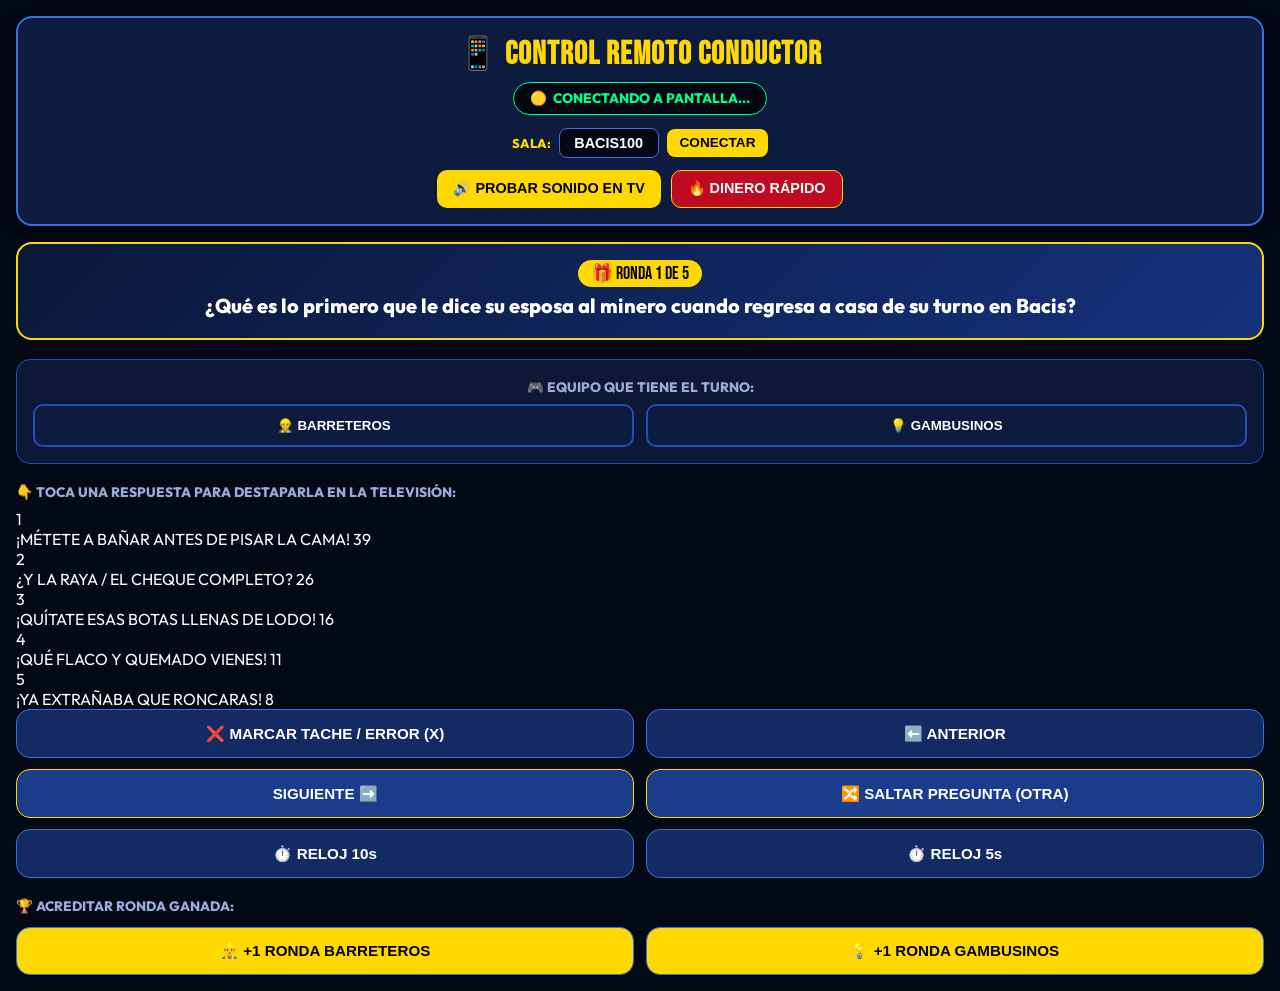
==== conductor.html @ ad6fe96d "dsdfsdf" ====
<!DOCTYPE html>
<html lang="es">
<head>
    <meta charset="UTF-8">
    <meta name="viewport" content="width=device-width, initial-scale=1.0, maximum-scale=1.0, user-scalable=no">
    <title>CONTROL REMOTO CONDUCTOR - 100 MINEROS DIJERON</title>
    <link rel="stylesheet" href="style.css">
    <style>
        body {
            background: #040916;
            color: #fff;
            padding: 1rem;
            font-family: 'Outfit', sans-serif;
        }
        .remote-header {
            background: #0d1b3e;
            border: 2px solid #3c6fe6;
            border-radius: 16px;
            padding: 1rem;
            text-align: center;
            margin-bottom: 1rem;
            box-shadow: 0 4px 15px rgba(0,0,0,0.6);
        }
        .remote-status {
            display: inline-flex;
            align-items: center;
            gap: 0.4rem;
            background: #030712;
            border: 1px solid #00ff88;
            color: #00ff88;
            padding: 0.4rem 1rem;
            border-radius: 999px;
            font-size: 0.85rem;
            font-weight: 800;
            margin-top: 0.5rem;
        }
        .room-config-panel {
            margin-top: 0.8rem;
            display: flex;
            justify-content: center;
            align-items: center;
            gap: 0.5rem;
        }
        .room-input {
            background: #040814;
            border: 1px solid #3c6fe6;
            color: #fff;
            padding: 0.4rem 0.8rem;
            border-radius: 8px;
            font-weight: 800;
            font-size: 0.9rem;
            width: 100px;
            text-align: center;
            text-transform: uppercase;
        }
        .btn-room-save {
            background: #ffd800;
            color: #000;
            border: none;
            padding: 0.4rem 0.8rem;
            border-radius: 8px;
            font-weight: 900;
            cursor: pointer;
            font-size: 0.85rem;
        }
        .q-display {
            background: linear-gradient(135deg, #091738 0%, #15327c 100%);
            border: 2px solid #ffd800;
            border-radius: 16px;
            padding: 1.2rem;
            margin-bottom: 1.2rem;
            text-align: center;
        }
        .q-text {
            font-size: 1.25rem;
            font-weight: 800;
            color: #fff;
            line-height: 1.35;
            margin-top: 0.5rem;
        }
        .remote-actions {
            display: grid;
            grid-template-columns: 1fr 1fr;
            gap: 0.7rem;
            margin-bottom: 1.2rem;
        }
        .btn-remote {
            padding: 0.9rem;
            border-radius: 14px;
            font-weight: 800;
            font-size: 0.95rem;
            border: 1px solid #3c6fe6;
            background: #142a63;
            color: #fff;
            cursor: pointer;
            display: flex;
            align-items: center;
            justify-content: center;
            gap: 0.5rem;
            text-align: center;
        }
        .btn-remote:active { transform: scale(0.96); }
        
        /* Estilos Dinero Rápido */
        .fast-question-card {
            background: #0d1b3e;
            border: 2px solid #3c6fe6;
            border-radius: 16px;
            padding: 1rem;
            margin-bottom: 1.2rem;
        }
        .fast-inputs-grid {
            display: grid;
            grid-template-columns: 1fr 1fr;
            gap: 0.8rem;
            margin-top: 0.8rem;
        }
        .player-col {
            background: rgba(4, 8, 20, 0.6);
            border: 1px solid #234eb6;
            border-radius: 12px;
            padding: 0.7rem;
        }
        .fast-btn-select {
            background: #15327c;
            border: 1px solid #3c6fe6;
            color: #fff;
            padding: 0.35rem 0.6rem;
            border-radius: 8px;
            font-size: 0.78rem;
            font-weight: 700;
            cursor: pointer;
            margin: 0.2rem;
            display: inline-block;
        }
        .fast-btn-select.selected {
            background: #ffd800;
            color: #000;
            border-color: #ffd800;
        }
    </style>
</head>
<body>

    <div class="remote-header">
        <h2 style="font-family: 'Bebas Neue', sans-serif; font-size: 2rem; color: #ffd800; letter-spacing: 1px;">
            📱 CONTROL REMOTO CONDUCTOR
        </h2>
        <div class="remote-status" id="connectionStatus">
            <span>🟡</span> CONECTANDO A PANTALLA...
        </div>
        
        <div class="room-config-panel">
            <label for="roomCodeInput" style="font-size: 0.8rem; font-weight: 800; color: #ffd800;">SALA:</label>
            <input type="text" id="roomCodeInput" class="room-input" value="BACIS100">
            <button id="btnSaveRoomCode" class="btn-room-save">CONECTAR</button>
        </div>

        <div style="display:flex; justify-content:center; gap:0.6rem; margin-top:0.7rem;">
            <button id="btnTestSoundRemote" style="background:#ffd800; color:#000; border:none; border-radius:10px; padding:0.6rem 1rem; font-size:0.9rem; font-weight:900; cursor:pointer;">
                🔊 PROBAR SONIDO EN TV
            </button>
            <button id="btnToggleFastMoneyRemote" style="background:#be0b21; border:1px solid #ffd800; color:#fff; border-radius:10px; padding:0.6rem 1rem; font-size:0.9rem; font-weight:800; cursor:pointer;">
                🔥 DINERO RÁPIDO
            </button>
        </div>
    </div>

    <!-- ==========================================
       VISTA 1: JUEGO NORMAL DE TABLERO
       ========================================== -->
    <div id="normalGameRemoteView">
        <div class="q-display">
            <span id="remoteRoundBadge" style="background:#ffd800; color:#000; font-family:'Bebas Neue'; font-size:1.1rem; padding:0.2rem 0.8rem; border-radius:999px;">
                🎁 RONDA 1 DE 5
            </span>
            <div id="remoteQuestionText" class="q-text">Sincronizando pregunta...</div>
        </div>

        <div style="background:#0c1836; border:1px solid #234eb6; border-radius:14px; padding:1rem; margin-bottom:1.2rem; text-align:center;">
            <span style="font-size: 0.85rem; color: #9baad8; font-weight: 800; text-transform: uppercase;">
                🎮 EQUIPO QUE TIENE EL TURNO:
            </span>
            <div style="display:grid; grid-template-columns: 1fr 1fr; gap:0.7rem; margin-top:0.5rem;">
                <button id="btnTurnT1" style="padding:0.75rem; border-radius:10px; border:2px solid #234eb6; background:#0d1b3e; color:#fff; font-weight:800; cursor:pointer;">👷‍♂️ BARRETEROS</button>
                <button id="btnTurnT2" style="padding:0.75rem; border-radius:10px; border:2px solid #234eb6; background:#0d1b3e; color:#fff; font-weight:800; cursor:pointer;">💡 GAMBUSINOS</button>
            </div>
        </div>

        <div id="stealWarningPanel" style="display: none; background:#be0b21; color:#fff; border:2px solid #ff4e62; border-radius:12px; padding:0.8rem; text-align:center; font-weight:900; font-size:1rem; margin-bottom:1.2rem;">
            🚨 ¡3 STRIKES! OPORTUNIDAD DE ROBO
        </div>

        <div style="font-size: 0.85rem; color: #9baad8; font-weight: 800; margin-bottom: 0.5rem; text-transform: uppercase;">
            👇 Toca una respuesta para destaparla en la televisión:
        </div>
        <div id="remoteAnswersGrid" class="answers-remote-grid"></div>

        <div class="remote-actions">
            <button id="remBtnStrike" class="btn-remote btn-strike-remote">
                ❌ MARCAR TACHE / ERROR (X)
            </button>
            <button id="remBtnPrev" class="btn-remote">
                ⬅️ ANTERIOR
            </button>
            <button id="remBtnNext" class="btn-remote" style="background:#1b3b8b; border-color:#ffd800;">
                SIGUIENTE ➡️
            </button>
            <button id="btnForceSync" class="btn-remote" style="background:#1b3b8b; border-color:#ffd800;">
                🔀 SALTAR PREGUNTA (OTRA)
            </button>
            <button id="remBtnTimer10" class="btn-remote">
                ⏱️ RELOJ 10s
            </button>
            <button id="remBtnTimer5" class="btn-remote">
                ⏱️ RELOJ 5s
            </button>
        </div>

        <div class="round-award-section">
            <div style="font-size:0.85rem; color:#9baad8; font-weight:800; margin-bottom:0.7rem; text-transform:uppercase;">
                🏆 Acreditar Ronda Ganada:
            </div>
            <div style="display:grid; grid-template-columns: 1fr 1fr; gap:0.7rem;">
                <button id="remAwardT1" class="btn-remote" style="background:#ffd800; color:#000; font-weight:900;">
                    👷‍♂️ +1 RONDA BARRETEROS
                </button>
                <button id="remAwardT2" class="btn-remote" style="background:#ffd800; color:#000; font-weight:900;">
                    💡 +1 RONDA GAMBUSINOS
                </button>
            </div>
        </div>
    </div>

    <!-- ==========================================
       VISTA 2: CONTROLES DINERO RÁPIDO
       ========================================== -->
    <div id="fastMoneyRemoteView" style="display: none;">
        <div class="q-display" style="background: linear-gradient(135deg, #be0b21, #0d1b3e);">
            <div style="font-family:'Bebas Neue'; font-size:2rem; color:#ffd800;">🔥 MODO DINERO RÁPIDO</div>
            <div style="display:flex; justify-content:center; gap:0.5rem; margin-top:0.7rem;">
                <button id="btnFastTimer20" class="btn-remote" style="padding:0.4rem 0.8rem; font-size:0.8rem;">⏱️ RELOJ 20s</button>
                <button id="btnFastTimer25" class="btn-remote" style="padding:0.4rem 0.8rem; font-size:0.8rem;">⏱️ RELOJ 25s</button>
                <button id="btnFastTimerStop" class="btn-remote" style="background:#8f0d1b; border-color:#ff4e62; padding:0.4rem 0.8rem; font-size:0.8rem;">⏹️ PARAR</button>
            </div>
        </div>

        <!-- LISTA DE PREGUNTAS DINERO RÁPIDO -->
        <div id="fastQuestionsRemoteList">
            <!-- Autogenerado -->
        </div>
    </div>

    <script src="questions.js"></script>
    <script>
        let currentQuestion = MINING_QUESTIONS[0];
        let revealedIndexes = [];
        let roomCode = localStorage.getItem('bacis_room_code') || 'BACIS100';
        let eventSource = null;
        let activeTeam = null;
        let stealMode = false;
        
        // Estado Dinero Rápido local
        let fastMoneyMode = false;
        let fastQuestions = FAST_MONEY_QUESTIONS;
        let fastAnswers = { player1: ["","","","",""], player2: ["","","","",""] };
        let fastPoints = { player1: [0,0,0,0,0], player2: [0,0,0,0,0] };
        let fastRevealed = { player1: [false,false,false,false,false], player2: [false,false,false,false,false] };
        let fastPointsRevealed = { player1: [false,false,false,false,false], player2: [false,false,false,false,false] };

        document.getElementById('roomCodeInput').value = roomCode;

        function setConnectedUI() {
            const statusEl = document.getElementById('connectionStatus');
            statusEl.classList.add('connected');
            statusEl.innerHTML = `<span>🟢</span> SALA: ${roomCode}`;
        }

        // ==========================================
        // 1. MOTOR LOCAL: BroadcastChannel
        // ==========================================
        const channel = new BroadcastChannel('bacis_game_channel');
        channel.onmessage = (event) => {
            if (event.data && event.data.type === 'SYNC_STATE') {
                applySyncState(event.data);
            }
        };

        // ==========================================
        // 2. MOTOR NUBE GLOBAL: SSE (ntfy.sh)
        // ==========================================
        function setupCloudSSE() {
            if (eventSource) {
                eventSource.close();
            }

            const topicState = `bacis_100mineros_state_${roomCode.toLowerCase()}`;
            eventSource = new EventSource(`https://ntfy.sh/${topicState}/sse`);
            
            eventSource.onopen = () => {
                setConnectedUI();
                sendRemoteCommand('REQUEST_SYNC');
            };

            eventSource.onmessage = (event) => {
                try {
                    const data = JSON.parse(event.data);
                    if (data && data.message) {
                        const state = JSON.parse(data.message);
                        if (state && state.type === 'SYNC_STATE') {
                            applySyncState(state);
                        }
                    }
                } catch(e) {}
            };
        }

        function applySyncState(data) {
            fastMoneyMode = data.fastMoneyMode || false;
            
            // Alternar vistas principales
            if (fastMoneyMode) {
                document.getElementById('normalGameRemoteView').style.display = 'none';
                document.getElementById('fastMoneyRemoteView').style.display = 'block';
                document.getElementById('btnToggleFastMoneyRemote').textContent = '📺 JUEGO NORMAL';
                
                // Actualizar datos de Dinero Rápido
                fastAnswers = data.fastAnswers || fastAnswers;
                fastPoints = data.fastPoints || fastPoints;
                fastRevealed = data.fastRevealed || fastRevealed;
                fastPointsRevealed = data.fastPointsRevealed || fastPointsRevealed;
                
                renderFastMoneyRemote();
            } else {
                document.getElementById('normalGameRemoteView').style.display = 'block';
                document.getElementById('fastMoneyRemoteView').style.display = 'none';
                document.getElementById('btnToggleFastMoneyRemote').textContent = '🔥 DINERO RÁPIDO';
                
                // Datos del juego normal
                currentQuestion = data.question;
                revealedIndexes = data.revealedIndexes || [];
                activeTeam = data.activeTeam;
                stealMode = data.stealMode;
                
                document.getElementById('remoteRoundBadge').textContent = `🎁 RONDA ${data.round || 1} DE 5`;
                
                // Selector de turnos
                document.getElementById('btnTurnT1').style.background = activeTeam === 'team1' ? '#ffd800' : '#0d1b3e';
                document.getElementById('btnTurnT1').style.color = activeTeam === 'team1' ? '#000' : '#fff';
                document.getElementById('btnTurnT2').style.background = activeTeam === 'team2' ? '#ffd800' : '#0d1b3e';
                document.getElementById('btnTurnT2').style.color = activeTeam === 'team2' ? '#000' : '#fff';

                const warningPanel = document.getElementById('stealWarningPanel');
                warningPanel.style.display = stealMode ? 'block' : 'none';

                renderRemoteScreen();
            }
        }

        function renderRemoteScreen() {
            if (!currentQuestion) return;
            document.getElementById('remoteQuestionText').textContent = currentQuestion.question;

            const grid = document.getElementById('remoteAnswersGrid');
            grid.innerHTML = '';

            currentQuestion.answers.forEach((ans, idx) => {
                const isRevealed = revealedIndexes.includes(idx);
                const card = document.createElement('div');
                card.className = `ans-remote-card ${isRevealed ? 'revealed' : ''}`;
                card.innerHTML = `
                    <div class="ans-remote-num">${idx + 1}</div>
                    <span class="ans-remote-text">${ans.text}</span>
                    <span class="ans-remote-pts">${ans.points}</span>
                `;

                card.addEventListener('click', () => {
                    sendRemoteCommand('REVEAL_CARD', { cardIndex: idx });
                    card.classList.add('revealed');
                });

                grid.appendChild(card);
            });
        }

        // ==========================================
        // RENDER DINERO RÁPIDO EN EL CELULAR
        // ==========================================
        function renderFastMoneyRemote() {
            const list = document.getElementById('fastQuestionsRemoteList');
            list.innerHTML = '';

            fastQuestions.forEach((q, idx) => {
                const card = document.createElement('div');
                card.className = 'fast-question-card';
                
                // P1 info
                const p1Ans = fastAnswers.player1[idx];
                const p1Pts = fastPoints.player1[idx];
                const p1AnsRev = fastRevealed.player1[idx];
                const p1PtsRev = fastPointsRevealed.player1[idx];

                // P2 info
                const p2Ans = fastAnswers.player2[idx];
                const p2Pts = fastPoints.player2[idx];
                const p2AnsRev = fastRevealed.player2[idx];
                const p2PtsRev = fastPointsRevealed.player2[idx];

                let p1OptionsHTML = '';
                let p2OptionsHTML = '';

                // Crear botones para cada respuesta oficial
                q.answers.forEach(a => {
                    const isSelectedP1 = p1Ans === a.text;
                    const isSelectedP2 = p2Ans === a.text;
                    const isRepeated = p1Ans === a.text && a.text !== 'OTRO / CERO' && p1Ans !== "";
                    
                    p1OptionsHTML += `<button class="fast-btn-select ${isSelectedP1 ? 'selected' : ''}" onclick="selectFastAnswer('player1', ${idx}, '${a.text}', ${a.points}, false)">${a.text} (${a.points})</button>`;
                    p2OptionsHTML += `<button class="fast-btn-select ${isSelectedP2 ? 'selected' : ''}" style="${isRepeated ? 'border: 2px solid #ff1e38; color: #ff1e38;' : ''}" onclick="selectFastAnswer('player2', ${idx}, '${a.text}', ${a.points}, ${isRepeated})">${a.text} (${a.points})${isRepeated ? ' ⚠️' : ''}</button>`;
                });

                // Opción 0 Puntos
                p1OptionsHTML += `<button class="fast-btn-select ${p1Ans === 'OTRO / CERO' ? 'selected' : ''}" onclick="selectFastAnswer('player1', ${idx}, 'OTRO / CERO', 0, false)">OTRO (0)</button>`;
                p2OptionsHTML += `<button class="fast-btn-select ${p2Ans === 'OTRO / CERO' ? 'selected' : ''}" onclick="selectFastAnswer('player2', ${idx}, 'OTRO / CERO', 0, false)">OTRO (0)</button>`;

                card.innerHTML = `
                    <div style="font-weight:800; font-size:1.05rem; border-bottom:1px solid #3c6fe6; padding-bottom:0.4rem; color:#ffd800;">
                        Pregunta ${idx + 1}: ${q.question}
                    </div>
                    
                    <div class="fast-inputs-grid">
                        <!-- JUGADOR 1 -->
                        <div class="player-col">
                            <div style="font-weight:900; font-size:0.8rem; margin-bottom:0.4rem; color:#8ab4ff;">👷‍♂️ JUGADOR 1:</div>
                            <div style="margin-bottom:0.5rem;">${p1OptionsHTML}</div>
                            
                            <div style="display:flex; gap:0.4rem; margin-top:0.6rem;">
                                <button class="btn-room-save" style="background:${p1AnsRev ? '#234eb6' : '#ffd800'}; width:50%; font-size:0.75rem;" onclick="revealFastCell('player1', ${idx}, 'answer')">
                                    ${p1AnsRev ? '🟢 MOSTRADO' : '👁️ REVELAR R.'}
                                </button>
                                <button class="btn-room-save" style="background:${p1PtsRev ? '#234eb6' : '#ffd800'}; width:50%; font-size:0.75rem;" onclick="revealFastCell('player1', ${idx}, 'points')">
                                    ${p1PtsRev ? '🟢 MOSTRADO' : '👁️ REVELAR PTS'}
                                </button>
                            </div>
                        </div>

                        <!-- JUGADOR 2 -->
                        <div class="player-col">
                            <div style="font-weight:900; font-size:0.8rem; margin-bottom:0.4rem; color:#8ab4ff;">🔦 JUGADOR 2:</div>
                            <div style="margin-bottom:0.5rem;">${p2OptionsHTML}</div>
                            
                            <div style="display:flex; gap:0.4rem; margin-top:0.6rem;">
                                <button class="btn-room-save" style="background:${p2AnsRev ? '#234eb6' : '#ffd800'}; width:50%; font-size:0.75rem;" onclick="revealFastCell('player2', ${idx}, 'answer')">
                                    ${p2AnsRev ? '🟢 MOSTRADO' : '👁️ REVELAR R.'}
                                </button>
                                <button class="btn-room-save" style="background:${p2PtsRev ? '#234eb6' : '#ffd800'}; width:50%; font-size:0.75rem;" onclick="revealFastCell('player2', ${idx}, 'points')">
                                    ${p2PtsRev ? '🟢 MOSTRADO' : '👁️ REVELAR PTS'}
                                </button>
                            </div>
                        </div>
                    </div>
                `;
                list.appendChild(card);
            });
        }

        // Seleccionar respuesta de Dinero Rápido
        window.selectFastAnswer = function(playerKey, qIdx, answerText, pointsVal, isRepeated = false) {
            fastAnswers[playerKey][qIdx] = answerText;
            fastPoints[playerKey][qIdx] = pointsVal;
            
            // Sincronizar de inmediato con la televisión
            sendRemoteCommand('SET_FAST_DATA', {
                answers: fastAnswers,
                points: fastPoints
            });
            
            if (isRepeated) {
                sendRemoteCommand('PLAY_BUZZER');
            }
            
            renderFastMoneyRemote();
        };

        // Revelar celda de Dinero Rápido
        window.revealFastCell = function(playerKey, qIdx, cellType) {
            sendRemoteCommand('REVEAL_FAST_CELL', {
                playerKey: playerKey,
                qIdx: qIdx,
                cellType: cellType
            });
        };

        function sendRemoteCommand(actionType, payload = {}) {
            const msg = { type: 'REMOTE_COMMAND', action: actionType, ...payload };
            channel.postMessage(msg);

            const topicCommands = `bacis_100mineros_cmd_${roomCode.toLowerCase()}`;
            fetch(`https://ntfy.sh/${topicCommands}`, {
                method: 'POST',
                body: JSON.stringify(msg)
            }).catch(() => {});
        }

        document.getElementById('btnSaveRoomCode').addEventListener('click', () => {
            const val = document.getElementById('roomCodeInput').value.trim().toUpperCase();
            if (val !== '') {
                roomCode = val;
                localStorage.setItem('bacis_room_code', roomCode);
                setupCloudSSE();
                alert(`Conectado a la sala: ${roomCode}`);
            }
        });

        // Alternar Dinero Rápido
        document.getElementById('btnToggleFastMoneyRemote').addEventListener('click', () => {
            sendRemoteCommand('TOGGLE_FAST_MONEY');
        });

        // Controles de turno
        document.getElementById('btnTurnT1').addEventListener('click', () => sendRemoteCommand('SET_ACTIVE_TEAM', { team: 'team1' }));
        document.getElementById('btnTurnT2').addEventListener('click', () => sendRemoteCommand('SET_ACTIVE_TEAM', { team: 'team2' }));

        // Controles de tiempo Dinero Rápido
        document.getElementById('btnFastTimer20').addEventListener('click', () => sendRemoteCommand('START_FAST_TIMER', { seconds: 20 }));
        document.getElementById('btnFastTimer25').addEventListener('click', () => sendRemoteCommand('START_FAST_TIMER', { seconds: 25 }));
        document.getElementById('btnFastTimerStop').addEventListener('click', () => sendRemoteCommand('STOP_FAST_TIMER'));

        document.getElementById('btnTestSoundRemote').addEventListener('click', () => sendRemoteCommand('TEST_SOUND'));
        document.getElementById('btnForceSync').addEventListener('click', () => sendRemoteCommand('SKIP_QUESTION'));
        document.getElementById('remBtnStrike').addEventListener('click', () => sendRemoteCommand('TRIGGER_STRIKE'));
        document.getElementById('remBtnPrev').addEventListener('click', () => sendRemoteCommand('PREV_QUESTION'));
        document.getElementById('remBtnNext').addEventListener('click', () => sendRemoteCommand('NEXT_QUESTION'));
        document.getElementById('remBtnTimer10').addEventListener('click', () => sendRemoteCommand('START_TIMER', { seconds: 10 }));
        document.getElementById('remBtnTimer5').addEventListener('click', () => sendRemoteCommand('START_TIMER', { seconds: 5 }));
        document.getElementById('remAwardT1').addEventListener('click', () => sendRemoteCommand('AWARD_ROUND_T1'));
        document.getElementById('remAwardT2').addEventListener('click', () => sendRemoteCommand('AWARD_ROUND_T2'));

        setupCloudSSE();
        renderRemoteScreen();
    </script>
</body>
</html>
---- style.css ----
@import url('https://fonts.googleapis.com/css2?family=Outfit:wght@400;600;700;800;900&family=Bebas+Neue&family=Montserrat:wght@500;700;900&display=swap');

:root {
    --bg-dark: #050a18;
    --bg-card: #0d1b3e;
    --bacis-blue: #12388b;
    --bacis-blue-light: #2558d0;
    --bacis-blue-gradient: linear-gradient(135deg, #091738 0%, #163683 50%, #1a42a0 100%);
    --gold-primary: #ffd800;
    --gold-glow: rgba(255, 216, 0, 0.45);
    --gold-gradient: linear-gradient(180deg, #ffe853 0%, #ffd000 50%, #d89e00 100%);
    --silver-gradient: linear-gradient(180deg, #ffffff 0%, #dcdcdc 50%, #9e9e9e 100%);
    --strike-red: #ff1e38;
    --strike-glow: rgba(255, 30, 56, 0.7);
    --text-white: #ffffff;
    --text-muted: #9baad8;
    --board-border: #142a63;
}

* {
    box-sizing: border-box;
    margin: 0;
    padding: 0;
}

body {
    font-family: 'Outfit', 'Montserrat', sans-serif;
    background: radial-gradient(circle at 50% 15%, #183375 0%, #08112c 55%, #030612 100%);
    color: var(--text-white);
    min-height: 100vh;
    overflow-x: hidden;
    position: relative;
    padding-bottom: 3.5rem;
}

/* =========================================
   BARRA DE ACORDEÓN / GUÍA DEL CONDUCTOR (INTERACTIVA)
   ========================================= */
.host-cheat-sheet {
    background: rgba(4, 8, 20, 0.95);
    border: 2px dashed #ffd800;
    border-radius: 16px;
    padding: 1rem 1.5rem;
    margin-top: 1rem;
    display: none;
    animation: fadeInCheat 0.3s ease;
}

.host-cheat-sheet.active {
    display: block;
}

@keyframes fadeInCheat {
    0% { opacity: 0; transform: translateY(-8px); }
    100% { opacity: 1; transform: translateY(0); }
}

.cheat-sheet-header {
    display: flex;
    justify-content: space-between;
    align-items: center;
    margin-bottom: 0.8rem;
    border-bottom: 1px solid rgba(255, 216, 0, 0.3);
    padding-bottom: 0.5rem;
}

.cheat-title {
    font-size: 0.95rem;
    font-weight: 800;
    color: #ffd800;
    letter-spacing: 1px;
}

.cheat-items-grid {
    display: grid;
    grid-template-columns: repeat(auto-fit, minmax(220px, 1fr));
    gap: 0.6rem;
}

.cheat-item {
    background: #0d1b3e;
    border: 1px solid #234eb6;
    border-radius: 8px;
    padding: 0.45rem 0.8rem;
    font-size: 0.85rem;
    display: flex;
    justify-content: space-between;
    align-items: center;
}

.cheat-item-num {
    background: #ffd800;
    color: #000;
    font-family: 'Bebas Neue', sans-serif;
    font-size: 1.1rem;
    width: 24px;
    height: 24px;
    border-radius: 50%;
    display: flex;
    align-items: center;
    justify-content: center;
    margin-right: 0.5rem;
    flex-shrink: 0;
}

/* =========================================
   ANUNCIO GIGANTE DE INICIO DE RONDA (1, 2, 3...)
   ========================================= */
.round-announcement-overlay {
    position: fixed;
    inset: 0;
    background: radial-gradient(circle at center, rgba(13, 27, 62, 0.95) 0%, rgba(3, 7, 18, 0.98) 100%);
    backdrop-filter: blur(14px);
    z-index: 1700;
    display: flex;
    flex-direction: column;
    align-items: center;
    justify-content: center;
    text-align: center;
    opacity: 0;
    pointer-events: none;
    transform: scale(0.6);
    transition: all 0.45s cubic-bezier(0.34, 1.56, 0.64, 1);
}

.round-announcement-overlay.active {
    opacity: 1;
    pointer-events: auto;
    transform: scale(1);
}

.big-round-number {
    font-family: 'Bebas Neue', sans-serif;
    font-size: 8.5rem;
    line-height: 0.9;
    background: var(--gold-gradient);
    -webkit-background-clip: text;
    -webkit-text-fill-color: transparent;
    filter: drop-shadow(0 0 35px rgba(255, 216, 0, 0.85));
    letter-spacing: 4px;
    animation: pulseBigRound 0.6s infinite alternate;
}

@keyframes pulseBigRound {
    0% { transform: scale(1); }
    100% { transform: scale(1.06); }
}

.big-round-subtitle {
    font-size: 1.8rem;
    font-weight: 900;
    color: #8ab4ff;
    letter-spacing: 4px;
    text-transform: uppercase;
    margin-top: 1rem;
}

/* =========================================
   PANTALLA DE PRESENTACIÓN / PORTADA DEL PROGRAMA
   ========================================= */
.intro-screen {
    position: fixed;
    inset: 0;
    background: radial-gradient(circle at 50% 30%, #17337a 0%, #08122d 60%, #030612 100%);
    z-index: 2000;
    display: flex;
    flex-direction: column;
    align-items: center;
    justify-content: center;
    text-align: center;
    padding: 2rem;
    transition: opacity 0.6s cubic-bezier(0.34, 1.56, 0.64, 1), transform 0.6s ease;
}

.intro-screen.hidden {
    opacity: 0;
    pointer-events: none;
    transform: scale(1.08);
}

.intro-logo-container {
    margin-bottom: 1.5rem;
    filter: drop-shadow(0 0 25px rgba(37, 88, 208, 0.9));
    animation: floatIntro 4s infinite alternate ease-in-out;
}

@keyframes floatIntro {
    0% { transform: translateY(0) scale(1); }
    100% { transform: translateY(-12px) scale(1.04); }
}

.intro-show-title {
    font-family: 'Bebas Neue', sans-serif;
    font-size: 5.5rem;
    line-height: 0.9;
    background: var(--gold-gradient);
    -webkit-background-clip: text;
    -webkit-text-fill-color: transparent;
    filter: drop-shadow(0 4px 15px rgba(255, 216, 0, 0.5));
    letter-spacing: 3px;
    margin-bottom: 0.5rem;
}

.intro-subtitle {
    font-size: 1.3rem;
    font-weight: 800;
    color: #8ab4ff;
    letter-spacing: 5px;
    text-transform: uppercase;
    margin-bottom: 2.5rem;
}

.intro-buttons {
    display: flex;
    gap: 1.5rem;
    flex-wrap: wrap;
    justify-content: center;
}

.btn-start-show {
    background: var(--gold-gradient);
    color: #050a18;
    font-family: 'Bebas Neue', sans-serif;
    font-size: 2.2rem;
    padding: 0.9rem 3.5rem;
    border: none;
    border-radius: 999px;
    cursor: pointer;
    letter-spacing: 2px;
    box-shadow: 0 10px 35px rgba(255, 216, 0, 0.7);
    transition: all 0.25s ease;
}

.btn-start-show:hover {
    transform: translateY(-4px) scale(1.05);
    box-shadow: 0 15px 45px rgba(255, 216, 0, 0.95);
}

.btn-admin-config {
    background: rgba(14, 33, 84, 0.8);
    border: 2px solid #3c6fe6;
    color: #ffffff;
    font-weight: 800;
    font-size: 1.05rem;
    padding: 0.9rem 2rem;
    border-radius: 999px;
    cursor: pointer;
    transition: all 0.25s ease;
}

.btn-admin-config:hover {
    background: #2558d0;
    border-color: #ffd800;
}

/* =========================================
   TRANSICIÓN CORTINA TV
   ========================================= */
.transition-curtain {
    position: fixed;
    inset: 0;
    background: radial-gradient(circle at center, #1e45aa 0%, #060c1d 100%);
    z-index: 1500;
    display: flex;
    flex-direction: column;
    align-items: center;
    justify-content: center;
    opacity: 0;
    pointer-events: none;
    transform: scaleX(0);
    transition: transform 0.45s cubic-bezier(0.7, 0, 0.3, 1), opacity 0.3s ease;
}

.transition-curtain.active {
    opacity: 1;
    pointer-events: auto;
    transform: scaleX(1);
}

.transition-title {
    font-family: 'Bebas Neue', sans-serif;
    font-size: 4rem;
    color: #ffd800;
    text-shadow: 0 0 25px rgba(255, 216, 0, 0.8);
    margin-top: 1rem;
    letter-spacing: 4px;
}

/* =========================================
   EFECTOS Y PARTÍCULAS
   ========================================= */
.particles-bg {
    position: fixed;
    inset: 0;
    pointer-events: none;
    z-index: -1;
    overflow: hidden;
}

.particle {
    position: absolute;
    width: 4px;
    height: 4px;
    background: #ffd800;
    border-radius: 50%;
    box-shadow: 0 0 10px #ffd800, 0 0 20px #ffe853;
    animation: floatParticle 9s infinite linear;
    opacity: 0.6;
}

@keyframes floatParticle {
    0% { transform: translateY(105vh) scale(0.6); opacity: 0; }
    20% { opacity: 0.85; }
    80% { opacity: 0.85; }
    100% { transform: translateY(-10vh) scale(1.2); opacity: 0; }
}

/* =========================================
   HEADER & MARQUEE DE GRUPO BACIS
   ========================================= */
.app-header {
    display: flex;
    justify-content: space-between;
    align-items: center;
    padding: 0.8rem 2.5rem;
    background: rgba(8, 17, 44, 0.88);
    backdrop-filter: blur(16px);
    border-bottom: 2px solid rgba(255, 216, 0, 0.4);
    box-shadow: 0 10px 35px rgba(0, 0, 0, 0.7);
    position: sticky;
    top: 0;
    z-index: 100;
}

.brand-section {
    display: flex;
    align-items: center;
    gap: 1.2rem;
}

.bacis-logo-badge {
    width: 58px;
    height: 52px;
    display: flex;
    align-items: center;
    justify-content: center;
    filter: drop-shadow(0 0 12px rgba(37, 88, 208, 0.9));
}

.show-title {
    font-family: 'Bebas Neue', sans-serif;
    font-size: 2.3rem;
    letter-spacing: 2px;
    line-height: 0.95;
    background: var(--gold-gradient);
    -webkit-background-clip: text;
    -webkit-text-fill-color: transparent;
}

.show-subtitle {
    font-size: 0.78rem;
    font-weight: 800;
    text-transform: uppercase;
    letter-spacing: 2.5px;
    color: #8ab4ff;
}

.header-controls {
    display: flex;
    align-items: center;
    gap: 0.8rem;
}

.btn-glow {
    background: linear-gradient(135deg, #1b3a8a, #0e2154);
    border: 1px solid rgba(255, 216, 0, 0.4);
    color: var(--text-white);
    padding: 0.6rem 1.2rem;
    border-radius: 999px;
    font-family: 'Outfit', sans-serif;
    font-weight: 700;
    font-size: 0.9rem;
    cursor: pointer;
    display: flex;
    align-items: center;
    gap: 0.45rem;
    transition: all 0.25s ease;
}

.btn-glow:hover {
    background: linear-gradient(135deg, #2558d0, #143588);
    border-color: var(--gold-primary);
    transform: translateY(-2px);
    box-shadow: 0 0 18px rgba(255, 216, 0, 0.45);
}

.btn-gold {
    background: var(--gold-gradient);
    color: #000;
    border: none;
    font-weight: 900;
}

/* =========================================
   FRANJA SUPERIOR DE RONDA Y RELOJ DE CUENTA REGRESIVA
   ========================================= */
.surprise-banner-strip {
    max-width: 1380px;
    margin: 1rem auto 0.8rem;
    padding: 0 1.5rem;
    display: flex;
    justify-content: space-between;
    align-items: center;
    flex-wrap: wrap;
    gap: 1rem;
}

.surprise-badge {
    background: var(--gold-gradient);
    color: #060c1c;
    font-family: 'Bebas Neue', sans-serif;
    font-size: 1.55rem;
    letter-spacing: 2px;
    padding: 0.4rem 1.5rem;
    border-radius: 999px;
    box-shadow: 0 0 20px rgba(255, 216, 0, 0.6);
    display: flex;
    align-items: center;
    gap: 0.5rem;
}

.tv-timer-panel {
    background: rgba(13, 27, 62, 0.9);
    border: 2px solid #3c6fe6;
    border-radius: 16px;
    padding: 0.45rem 1.2rem;
    display: flex;
    align-items: center;
    gap: 1.1rem;
    box-shadow: 0 8px 24px rgba(0, 0, 0, 0.6);
}

.timer-label {
    font-weight: 800;
    font-size: 0.85rem;
    text-transform: uppercase;
    letter-spacing: 1.5px;
    color: #9baad8;
}

.timer-digits {
    font-family: 'Bebas Neue', sans-serif;
    font-size: 2.6rem;
    line-height: 1;
    color: #00ff88;
    min-width: 55px;
    text-align: center;
    text-shadow: 0 0 16px rgba(0, 255, 136, 0.6);
}

.timer-digits.warning { color: #ffaa00; text-shadow: 0 0 20px rgba(255, 170, 0, 0.8); }
.timer-digits.danger { color: #ff1e38; text-shadow: 0 0 25px rgba(255, 30, 56, 0.9); }

.timer-buttons { display: flex; gap: 0.4rem; }

.btn-timer {
    background: #142a63;
    border: 1px solid #3c6fe6;
    color: #ffffff;
    font-weight: 800;
    font-size: 0.8rem;
    padding: 0.4rem 0.8rem;
    border-radius: 8px;
    cursor: pointer;
    transition: all 0.2s ease;
}

.btn-timer:hover { background: #2558d0; border-color: #ffd800; }

/* =========================================
   MARCADOR DE RONDAS (EQUIPOS Y EQUIPO LÍDER DORADO)
   ========================================= */
.game-arena {
    max-width: 1380px;
    margin: 0 auto;
    padding: 0.5rem 1.5rem;
    display: grid;
    grid-template-columns: 270px 1fr 270px;
    gap: 1.8rem;
    align-items: start;
}

@media (max-width: 1100px) {
    .game-arena { grid-template-columns: 1fr; gap: 1.2rem; }
}

.team-podium {
    background: linear-gradient(180deg, rgba(16, 35, 88, 0.88) 0%, rgba(8, 17, 44, 0.95) 100%);
    border: 2px solid rgba(255, 216, 0, 0.4);
    border-radius: 20px;
    padding: 1.4rem 1.2rem;
    text-align: center;
    box-shadow: 0 15px 35px rgba(0, 0, 0, 0.6);
    position: relative;
    overflow: hidden;
    transition: all 0.35s ease;
}

.team-podium::before {
    content: '';
    position: absolute;
    top: 0; left: 0; right: 0;
    height: 6px;
    background: var(--gold-gradient);
}

.team-podium.leading-team {
    border: 3px solid #ffd800;
    box-shadow: 0 0 35px rgba(255, 216, 0, 0.6), inset 0 0 25px rgba(255, 216, 0, 0.15);
    animation: goldLeaderPulse 1.5s infinite alternate;
}

@keyframes goldLeaderPulse {
    0% { transform: scale(1); box-shadow: 0 0 25px rgba(255, 216, 0, 0.5); }
    100% { transform: scale(1.03); box-shadow: 0 0 45px rgba(255, 216, 0, 0.85); }
}

.team-podium.leading-team .team-name {
    color: #ffd800;
    text-shadow: 0 0 15px #ffd800, 0 0 25px #ffe853;
    animation: goldTextPulse 1s infinite alternate;
}

@keyframes goldTextPulse {
    0% { opacity: 0.9; }
    100% { opacity: 1; text-shadow: 0 0 25px #ffd800, 0 0 40px #ffaa00; }
}

.team-name-wrapper {
    display: flex;
    align-items: center;
    justify-content: center;
    gap: 0.5rem;
    margin-bottom: 0.5rem;
}

.team-name {
    font-family: 'Bebas Neue', sans-serif;
    font-size: 1.8rem;
    color: #ffffff;
    cursor: pointer;
    transition: all 0.3s ease;
}

.rounds-won-container {
    background: rgba(4, 8, 20, 0.8);
    border: 1px solid #234eb6;
    border-radius: 12px;
    padding: 0.5rem;
    margin-bottom: 0.8rem;
}

.rounds-label {
    font-size: 0.75rem;
    font-weight: 800;
    text-transform: uppercase;
    letter-spacing: 1px;
    color: #9baad8;
    margin-bottom: 0.3rem;
}

.rounds-stars {
    display: flex;
    justify-content: center;
    gap: 0.4rem;
    font-size: 1.4rem;
}

.round-star {
    opacity: 0.25;
    transition: all 0.3s ease;
}

.round-star.won {
    opacity: 1;
    filter: drop-shadow(0 0 8px rgba(255, 216, 0, 0.9));
    transform: scale(1.15);
}

.btn-award-round {
    width: 100%;
    background: var(--gold-gradient);
    color: #0b1530;
    font-weight: 900;
    font-size: 1rem;
    border: none;
    padding: 0.75rem 1rem;
    border-radius: 10px;
    cursor: pointer;
    box-shadow: 0 0 15px rgba(255, 216, 0, 0.4);
    transition: all 0.2s ease;
}

.btn-award-round:hover {
    transform: scale(1.03);
    box-shadow: 0 0 25px rgba(255, 216, 0, 0.85);
}

/* =========================================
   TABLERO CENTRAL DE TELEVISIÓN
   ========================================= */
.board-center {
    display: flex;
    flex-direction: column;
    gap: 1.2rem;
}

.round-header-panel {
    background: linear-gradient(135deg, #091738 0%, #15327c 100%);
    border: 3px solid #ffd800;
    border-radius: 22px;
    padding: 1.4rem 1.8rem;
    box-shadow: 0 12px 35px rgba(0, 0, 0, 0.75);
    text-align: center;
}

.question-text {
    font-size: 1.6rem;
    font-weight: 800;
    line-height: 1.35;
    color: #ffffff;
    margin-bottom: 0.9rem;
}

.round-pot-display {
    display: flex;
    align-items: center;
    gap: 0.6rem;
    background: #030712;
    border: 2px solid #234eb6;
    padding: 0.4rem 1.4rem;
    border-radius: 12px;
}

.pot-label {
    font-size: 0.85rem;
    font-weight: 800;
    text-transform: uppercase;
    color: #9baad8;
}

.pot-points {
    font-family: 'Bebas Neue', sans-serif;
    font-size: 2.3rem;
    color: #ffd800;
    line-height: 1;
}

.tv-board-frame {
    background: #060c1d;
    border: 8px solid #0f2355;
    border-radius: 28px;
    padding: 1.8rem;
    position: relative;
    box-shadow: 0 25px 60px rgba(0, 0, 0, 0.85);
}

.led-lights {
    position: absolute;
    inset: -6px;
    border-radius: 32px;
    pointer-events: none;
    border: 4px dashed rgba(255, 216, 0, 0.55);
    animation: pulseBorder 2s infinite alternate;
}

.answers-grid {
    display: grid;
    grid-template-columns: 1fr 1fr;
    gap: 1.1rem;
}

@media (max-width: 650px) { .answers-grid { grid-template-columns: 1fr; } }

.flip-card {
    background: transparent;
    height: 78px;
    perspective: 1000px;
    cursor: pointer;
}

.flip-card-inner {
    position: relative;
    width: 100%;
    height: 100%;
    text-align: center;
    transition: transform 0.65s cubic-bezier(0.34, 1.56, 0.64, 1);
    transform-style: preserve-3d;
}

.flip-card.revealed .flip-card-inner { transform: rotateX(180deg); }

.flip-card-front, .flip-card-back {
    position: absolute;
    width: 100%;
    height: 100%;
    -webkit-backface-visibility: hidden;
    backface-visibility: hidden;
    border-radius: 14px;
    display: flex;
    align-items: center;
    justify-content: center;
    user-select: none;
}

.flip-card-front {
    background: linear-gradient(180deg, #183e9d 0%, #0d2564 100%);
    border: 3px solid #3c6fe6;
}

.card-number-badge {
    width: 48px; height: 48px;
    border-radius: 50%;
    background: radial-gradient(circle, #0e2052 0%, #060e26 100%);
    border: 2px solid #ffd800;
    display: flex; align-items: center; justify-content: center;
    font-family: 'Bebas Neue', sans-serif;
    font-size: 1.8rem;
    color: #ffd800;
}

.flip-card-back {
    background: linear-gradient(180deg, #1e45aa 0%, #0f2a70 100%);
    border: 3px solid #ffd800;
    transform: rotateX(180deg);
    display: flex;
    justify-content: space-between;
    align-items: center;
    padding: 0 1.2rem;
}

.answer-text {
    font-weight: 800;
    font-size: 1.12rem;
    text-transform: uppercase;
    text-align: left;
    flex: 1;
    padding-right: 0.8rem;
}

.answer-points {
    background: #040814;
    border: 2px solid #ffd800;
    border-radius: 8px;
    min-width: 54px; height: 48px;
    display: flex; align-items: center; justify-content: center;
    font-family: 'Bebas Neue', sans-serif;
    font-size: 1.9rem;
    color: #ffd800;
}

.host-action-bar {
    display: flex;
    flex-wrap: wrap;
    justify-content: center;
    gap: 1rem;
    margin-top: 1.2rem;
}

.btn-strike {
    background: linear-gradient(135deg, #be0b21, #7f0312);
    border: 2px solid #ff4e62;
    color: #ffffff;
    font-weight: 900;
    font-size: 1.05rem;
    padding: 0.75rem 1.6rem;
    border-radius: 12px;
    cursor: pointer;
}

/* =========================================
   MODALES Y OVERLAYS
   ========================================= */
.strike-overlay {
    position: fixed;
    inset: 0;
    background: rgba(4, 8, 20, 0.88);
    backdrop-filter: blur(8px);
    display: flex; align-items: center; justify-content: center;
    z-index: 1000;
    opacity: 0; pointer-events: none;
    transition: opacity 0.3s ease;
}

.strike-overlay.active { opacity: 1; pointer-events: auto; }
.strike-container { display: flex; gap: 2rem; transform: scale(0.5); transition: transform 0.35s ease; }
.strike-overlay.active .strike-container { transform: scale(1); }

.big-strike-x {
    font-family: 'Bebas Neue', sans-serif;
    font-size: 14rem;
    line-height: 1;
    color: #ff122b;
    text-shadow: 0 0 40px #ff122b, 0 0 80px #94000f;
}

.strikes-indicator { display: flex; justify-content: center; gap: 0.5rem; }

.mini-strike {
    width: 32px; height: 32px;
    border-radius: 6px;
    background: rgba(255, 255, 255, 0.08);
    border: 1px solid rgba(255, 255, 255, 0.2);
    display: flex; align-items: center; justify-content: center;
    font-family: 'Bebas Neue', sans-serif;
    font-size: 1.4rem;
    color: transparent;
}

.mini-strike.active {
    background: #e3122b;
    border-color: #ff6e7e;
    color: #ffffff;
    box-shadow: 0 0 14px rgba(227, 18, 43, 0.85);
}

.champion-overlay {
    position: fixed;
    inset: 0;
    background: rgba(3, 7, 18, 0.92);
    backdrop-filter: blur(14px);
    display: flex; align-items: center; justify-content: center;
    z-index: 1800;
    opacity: 0; pointer-events: none;
    transition: opacity 0.4s ease;
}

.champion-overlay.active { opacity: 1; pointer-events: auto; }

.champion-card {
    background: #0d1b3e;
    border: 4px solid #ffd800;
    border-radius: 28px;
    padding: 3rem 2.5rem;
    text-align: center;
    box-shadow: 0 0 60px rgba(255, 216, 0, 0.6);
    max-width: 600px;
    width: 90%;
}

.champion-title {
    font-family: 'Bebas Neue', sans-serif;
    font-size: 3.8rem;
    color: #ffd800;
    margin-bottom: 0.5rem;
}

.champion-team-name {
    font-size: 2.4rem;
    font-weight: 900;
    color: #ffffff;
    margin-bottom: 2rem;
}

.modal-overlay {
    position: fixed;
    inset: 0;
    background: rgba(3, 7, 18, 0.88);
    backdrop-filter: blur(10px);
    display: flex; align-items: center; justify-content: center;
    z-index: 1100;
    opacity: 0; pointer-events: none;
    transition: opacity 0.25s ease;
    padding: 1.5rem;
}

.modal-overlay.active { opacity: 1; pointer-events: auto; }

.modal-box {
    background: #0d1b3e;
    border: 2px solid #3661cc;
    border-radius: 20px;
    width: 100%; max-width: 650px;
    max-height: 90vh;
    overflow-y: auto;
    padding: 2rem;
}

.modal-header {
    display: flex; justify-content: space-between; align-items: center;
    margin-bottom: 1.5rem;
    border-bottom: 1px solid rgba(255, 255, 255, 0.15);
    padding-bottom: 1rem;
}

.modal-title { font-size: 1.5rem; font-weight: 800; color: #ffd800; }
.btn-close { background: transparent; border: none; color: #fff; font-size: 1.8rem; cursor: pointer; }

.form-group { margin-bottom: 1.2rem; }
.form-group label { display: block; font-size: 0.9rem; font-weight: 700; color: #9baad8; margin-bottom: 0.4rem; }
.form-control {
    width: 100%;
    background: #060c1d;
    border: 1px solid #234eb6;
    border-radius: 10px;
    padding: 0.75rem 1rem;
    color: #fff;
    font-family: 'Outfit', sans-serif;
    font-size: 1rem;
}

.answer-row-input { display: grid; grid-template-columns: 1fr 100px; gap: 0.7rem; margin-bottom: 0.6rem; }

.app-footer {
    text-align: center;
    padding: 2rem 1.5rem 1rem;
    color: #7b91ca;
    font-size: 0.85rem;
    font-weight: 600;
}

/* =========================================
   INDICA EL TURNO ACTIVO DEL EQUIPO JUGANDO
   ========================================= */
.team-podium.active-turn {
    border: 3px solid #ffd800;
    box-shadow: 0 0 25px rgba(255, 216, 0, 0.5), inset 0 0 15px rgba(255, 216, 0, 0.1);
    transform: scale(1.02);
}

.team-podium.active-turn::after {
    content: '🎮 JUGANDO';
    position: absolute;
    bottom: 8px;
    left: 50%;
    transform: translateX(-50%);
    background: #ffd800;
    color: #000;
    font-size: 0.75rem;
    font-weight: 900;
    padding: 0.2rem 0.8rem;
    border-radius: 999px;
    letter-spacing: 1px;
}

/* =========================================
   ESTILOS DE DINERO RÁPIDO
   ========================================= */
.fast-money-table {
    margin-top: 1rem;
}

.fast-money-table th {
    padding: 1rem;
    font-size: 1.1rem;
    letter-spacing: 1.5px;
}

.fast-money-table td {
    padding: 1rem;
    border-bottom: 1px solid rgba(35, 78, 182, 0.3);
    font-size: 1.2rem;
    font-weight: 800;
    text-transform: uppercase;
}

.fast-ans-cell {
    background: #0d1b3e;
    border: 2px solid #234eb6;
    border-radius: 10px;
    min-height: 48px;
    display: flex;
    align-items: center;
    justify-content: center;
    color: #fff;
    font-weight: 800;
    text-transform: uppercase;
    transition: all 0.3s;
}

.fast-ans-cell.empty {
    border-style: dashed;
    border-color: rgba(35, 78, 182, 0.4);
    background: transparent;
}

.fast-ans-cell.revealed {
    background: linear-gradient(180deg, #183e9d 0%, #0d2564 100%);
    border-color: #ffd800;
    box-shadow: 0 0 15px rgba(255, 216, 0, 0.3);
    animation: revealFlash 0.5s ease;
}

.fast-pts-cell {
    background: #040814;
    border: 2px solid #234eb6;
    border-radius: 10px;
    height: 48px;
    display: flex;
    align-items: center;
    justify-content: center;
    font-family: 'Bebas Neue', sans-serif;
    font-size: 1.6rem;
    color: #ffd800;
    transition: all 0.3s;
}

.fast-pts-cell.revealed {
    border-color: #ffd800;
    box-shadow: 0 0 15px rgba(255, 216, 0, 0.4);
    animation: revealFlash 0.5s ease;
}

@keyframes revealFlash {
    0% { transform: scale(0.9); filter: brightness(1.8); }
    100% { transform: scale(1); filter: brightness(1); }
}
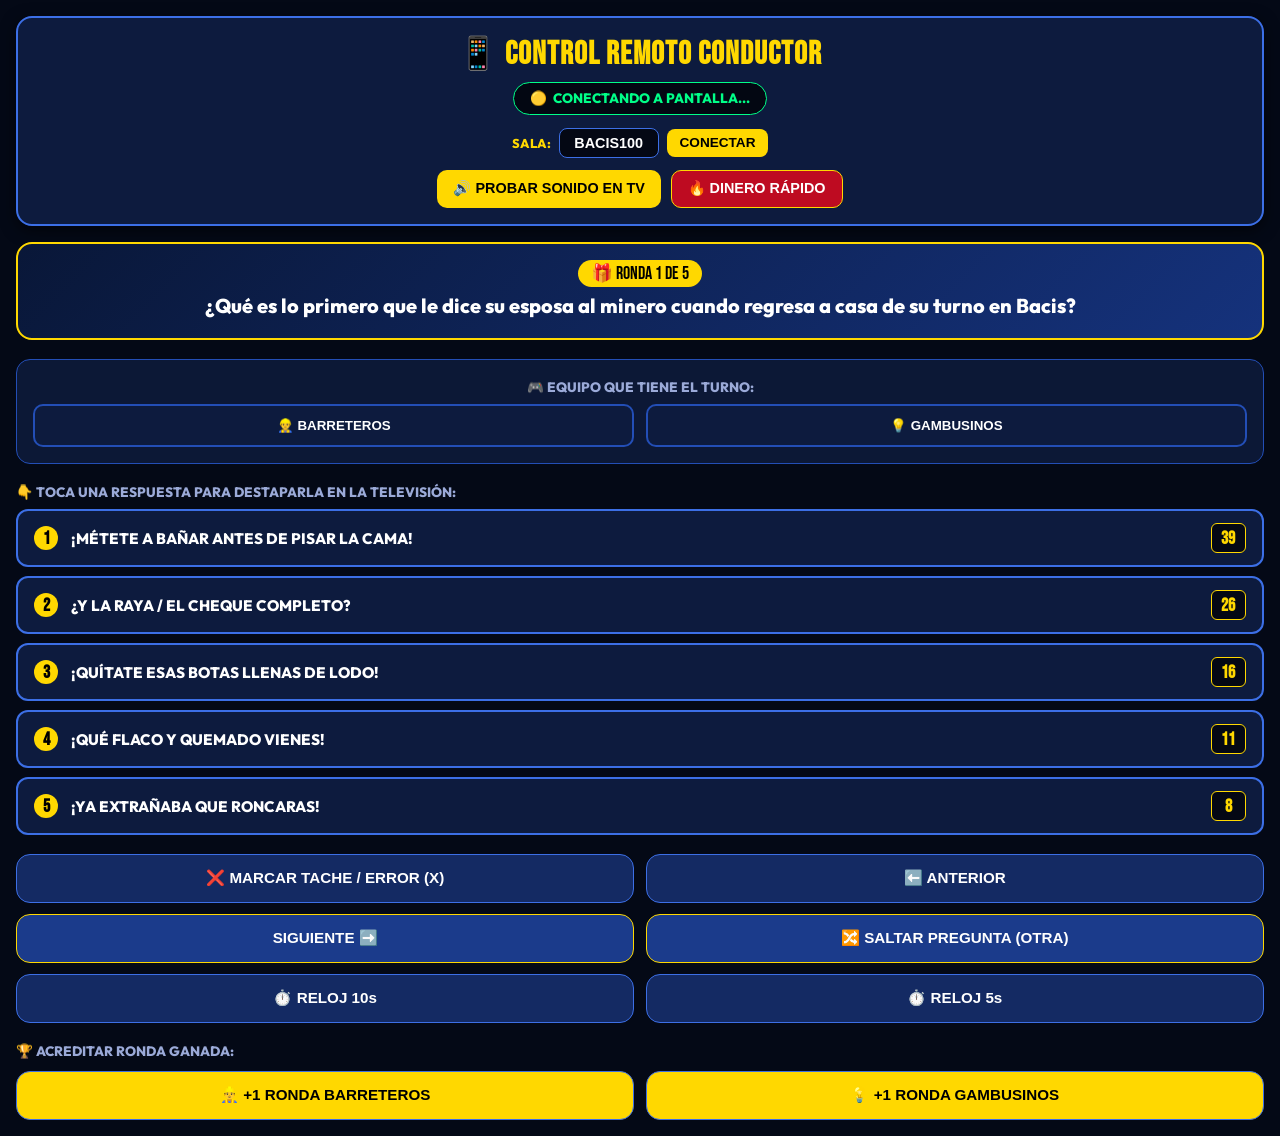
==== commit 31a597c5: "retert" ====
--- a/conductor.html
+++ b/conductor.html
@@ -105,38 +105,101 @@
         .fast-question-card {
             background: #0d1b3e;
             border: 2px solid #3c6fe6;
-            border-radius: 16px;
-            padding: 1rem;
-            margin-bottom: 1.2rem;
+            border-radius: 12px;
+            padding: 0.75rem;
+            margin-bottom: 0.8rem;
         }
         .fast-inputs-grid {
             display: grid;
             grid-template-columns: 1fr 1fr;
-            gap: 0.8rem;
-            margin-top: 0.8rem;
+            gap: 0.5rem;
+            margin-top: 0.6rem;
         }
         .player-col {
             background: rgba(4, 8, 20, 0.6);
             border: 1px solid #234eb6;
-            border-radius: 12px;
-            padding: 0.7rem;
+            border-radius: 10px;
+            padding: 0.5rem;
         }
         .fast-btn-select {
             background: #15327c;
             border: 1px solid #3c6fe6;
             color: #fff;
-            padding: 0.35rem 0.6rem;
-            border-radius: 8px;
-            font-size: 0.78rem;
+            padding: 0.3rem 0.5rem;
+            border-radius: 6px;
+            font-size: 0.72rem;
             font-weight: 700;
             cursor: pointer;
-            margin: 0.2rem;
+            margin: 0.15rem;
             display: inline-block;
         }
         .fast-btn-select.selected {
             background: #ffd800;
             color: #000;
             border-color: #ffd800;
+        }
+
+        /* Estilos Tablero Normal Conductor (Respuestas) */
+        .answers-remote-grid {
+            display: grid;
+            grid-template-columns: 1fr;
+            gap: 0.6rem;
+            margin-bottom: 1.2rem;
+        }
+        .ans-remote-card {
+            background: #0d1b3e;
+            border: 2px solid #3c6fe6;
+            border-radius: 12px;
+            padding: 0.75rem 1rem;
+            display: flex;
+            justify-content: space-between;
+            align-items: center;
+            cursor: pointer;
+            transition: all 0.2s;
+            font-weight: 800;
+            color: #fff;
+            text-decoration: none;
+        }
+        .ans-remote-card:active {
+            transform: scale(0.97);
+        }
+        .ans-remote-card.revealed {
+            background: #112a66;
+            border-color: #ffd800;
+            color: #ffd800;
+            box-shadow: 0 0 10px rgba(255, 216, 0, 0.2);
+        }
+        .ans-remote-num {
+            background: #ffd800;
+            color: #000;
+            font-family: 'Bebas Neue', sans-serif;
+            font-size: 1.1rem;
+            width: 24px;
+            height: 24px;
+            border-radius: 50%;
+            display: flex;
+            align-items: center;
+            justify-content: center;
+            flex-shrink: 0;
+        }
+        .ans-remote-text {
+            flex: 1;
+            margin-left: 0.8rem;
+            text-align: left;
+            font-size: 0.95rem;
+            text-transform: uppercase;
+        }
+        .ans-remote-pts {
+            background: #040814;
+            border: 1px solid #ffd800;
+            color: #ffd800;
+            padding: 0.2rem 0.6rem;
+            border-radius: 6px;
+            font-family: 'Bebas Neue', sans-serif;
+            font-size: 1.1rem;
+            flex-shrink: 0;
+            text-align: center;
+            min-width: 35px;
         }
     </style>
 </head>
@@ -245,8 +308,8 @@
             </div>
         </div>
 
-        <!-- LISTA DE PREGUNTAS DINERO RÁPIDO -->
-        <div id="fastQuestionsRemoteList">
+        <!-- LISTA DE PREGUNTAS DINERO RÁPIDO CON CONTENEDOR DESPLAZABLE -->
+        <div id="fastQuestionsRemoteList" style="max-height: 60vh; overflow-y: auto; padding-right: 0.3rem; margin-top: 1rem;">
             <!-- Autogenerado -->
         </div>
     </div>
@@ -345,6 +408,13 @@
                 document.getElementById('remoteRoundBadge').textContent = `🎁 RONDA ${data.round || 1} DE 5`;
                 
                 // Selector de turnos
+                const t1Name = data.team1Name || 'BARRETEROS';
+                const t2Name = data.team2Name || 'GAMBUSINOS';
+                document.getElementById('btnTurnT1').textContent = `👷‍♂️ ${t1Name}`;
+                document.getElementById('btnTurnT2').textContent = `💡 ${t2Name}`;
+                document.getElementById('remAwardT1').textContent = `👷‍♂️ +1 RONDA ${t1Name}`;
+                document.getElementById('remAwardT2').textContent = `💡 +1 RONDA ${t2Name}`;
+
                 document.getElementById('btnTurnT1').style.background = activeTeam === 'team1' ? '#ffd800' : '#0d1b3e';
                 document.getElementById('btnTurnT1').style.color = activeTeam === 'team1' ? '#000' : '#fff';
                 document.getElementById('btnTurnT2').style.background = activeTeam === 'team2' ? '#ffd800' : '#0d1b3e';
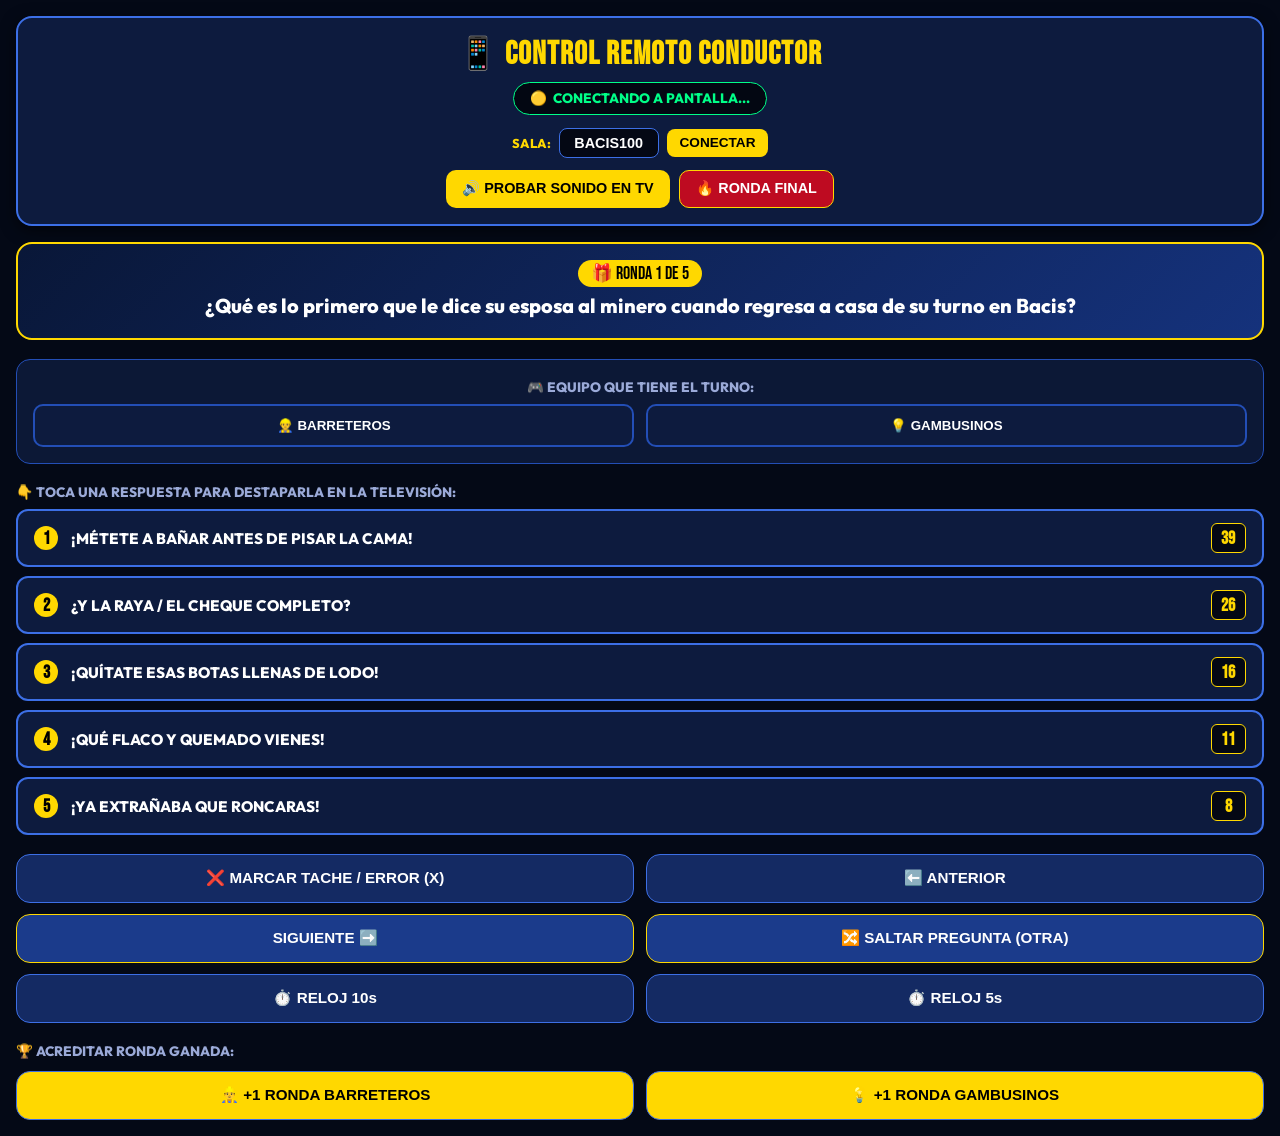
==== commit 7cc781dd: "fisnsk" ====
--- a/conductor.html
+++ b/conductor.html
@@ -224,7 +224,7 @@
                 🔊 PROBAR SONIDO EN TV
             </button>
             <button id="btnToggleFastMoneyRemote" style="background:#be0b21; border:1px solid #ffd800; color:#fff; border-radius:10px; padding:0.6rem 1rem; font-size:0.9rem; font-weight:800; cursor:pointer;">
-                🔥 DINERO RÁPIDO
+                🔥 RONDA FINAL
             </button>
         </div>
     </div>
@@ -300,7 +300,7 @@
        ========================================== -->
     <div id="fastMoneyRemoteView" style="display: none;">
         <div class="q-display" style="background: linear-gradient(135deg, #be0b21, #0d1b3e);">
-            <div style="font-family:'Bebas Neue'; font-size:2rem; color:#ffd800;">🔥 MODO DINERO RÁPIDO</div>
+            <div style="font-family:'Bebas Neue'; font-size:2rem; color:#ffd800;">🔥 MODO RONDA FINAL</div>
             <div style="display:flex; justify-content:center; gap:0.5rem; margin-top:0.7rem;">
                 <button id="btnFastTimer20" class="btn-remote" style="padding:0.4rem 0.8rem; font-size:0.8rem;">⏱️ RELOJ 20s</button>
                 <button id="btnFastTimer25" class="btn-remote" style="padding:0.4rem 0.8rem; font-size:0.8rem;">⏱️ RELOJ 25s</button>
@@ -397,7 +397,7 @@
             } else {
                 document.getElementById('normalGameRemoteView').style.display = 'block';
                 document.getElementById('fastMoneyRemoteView').style.display = 'none';
-                document.getElementById('btnToggleFastMoneyRemote').textContent = '🔥 DINERO RÁPIDO';
+                document.getElementById('btnToggleFastMoneyRemote').textContent = '🔥 RONDA FINAL';
                 
                 // Datos del juego normal
                 currentQuestion = data.question;
@@ -562,7 +562,8 @@
         };
 
         function sendRemoteCommand(actionType, payload = {}) {
-            const msg = { type: 'REMOTE_COMMAND', action: actionType, ...payload };
+            const msgId = Date.now() + '_' + Math.random().toString(36).substr(2, 9);
+            const msg = { type: 'REMOTE_COMMAND', id: msgId, action: actionType, ...payload };
             channel.postMessage(msg);
 
             const topicCommands = `bacis_100mineros_cmd_${roomCode.toLowerCase()}`;
--- a/style.css
+++ b/style.css
@@ -763,19 +763,48 @@
     display: flex;
     flex-wrap: wrap;
     justify-content: center;
-    gap: 1rem;
-    margin-top: 1.2rem;
-}
-
-.btn-strike {
-    background: linear-gradient(135deg, #be0b21, #7f0312);
-    border: 2px solid #ff4e62;
+    gap: 1.2rem;
+    margin-top: 1.8rem;
+    background: rgba(13, 27, 62, 0.55);
+    border: 2px solid #234eb6;
+    padding: 1.2rem;
+    border-radius: 18px;
+    box-shadow: 0 10px 40px rgba(0, 0, 0, 0.6), inset 0 0 20px rgba(35, 78, 182, 0.25);
+}
+
+.host-action-bar .btn-glow {
+    background: linear-gradient(135deg, #15327c, #07122b);
+    border: 2px solid #3c6fe6;
+    color: #ffffff;
+    padding: 0.8rem 1.6rem;
+    border-radius: 12px;
+    font-weight: 800;
+    box-shadow: 0 6px 20px rgba(0, 0, 0, 0.4);
+    transform: translateY(0);
+}
+
+.host-action-bar .btn-glow:hover {
+    border-color: #ffd800;
+    background: linear-gradient(135deg, #1e45aa, #0b1c40);
+    box-shadow: 0 0 18px rgba(255, 216, 0, 0.4);
+    transform: translateY(-2px);
+}
+
+.host-action-bar .btn-strike {
+    background: linear-gradient(135deg, #ff1e38, #7f0312);
+    border: 2px solid #ff6e7e;
     color: #ffffff;
     font-weight: 900;
-    font-size: 1.05rem;
-    padding: 0.75rem 1.6rem;
+    padding: 0.8rem 1.6rem;
     border-radius: 12px;
-    cursor: pointer;
+    box-shadow: 0 6px 20px rgba(255, 30, 56, 0.25);
+    transition: all 0.25s ease;
+}
+
+.host-action-bar .btn-strike:hover {
+    background: linear-gradient(135deg, #ff4e62, #9e0516);
+    box-shadow: 0 0 22px rgba(255, 30, 56, 0.6);
+    transform: translateY(-2px);
 }
 
 /* =========================================
@@ -822,6 +851,21 @@
     border-color: #ff6e7e;
     color: #ffffff;
     box-shadow: 0 0 14px rgba(227, 18, 43, 0.85);
+}
+
+@keyframes fireGlow {
+    0% { text-shadow: 0 0 10px #ffaa00, 0 0 20px #ff0055, 0 0 35px #ffaa00; }
+    100% { text-shadow: 0 0 20px #ffd800, 0 0 45px #ff003c, 0 0 70px #ff9000; }
+}
+
+@keyframes pulseChampionCard {
+    0% { box-shadow: 0 0 40px rgba(255, 216, 0, 0.4); transform: scale(1); }
+    100% { box-shadow: 0 0 75px rgba(255, 216, 0, 0.85); transform: scale(1.02); }
+}
+
+@keyframes pulseChampionButton {
+    0% { transform: scale(1); box-shadow: 0 6px 20px rgba(255, 216, 0, 0.5); }
+    100% { transform: scale(1.06); box-shadow: 0 15px 40px rgba(255, 216, 0, 0.85); }
 }
 
 .champion-overlay {
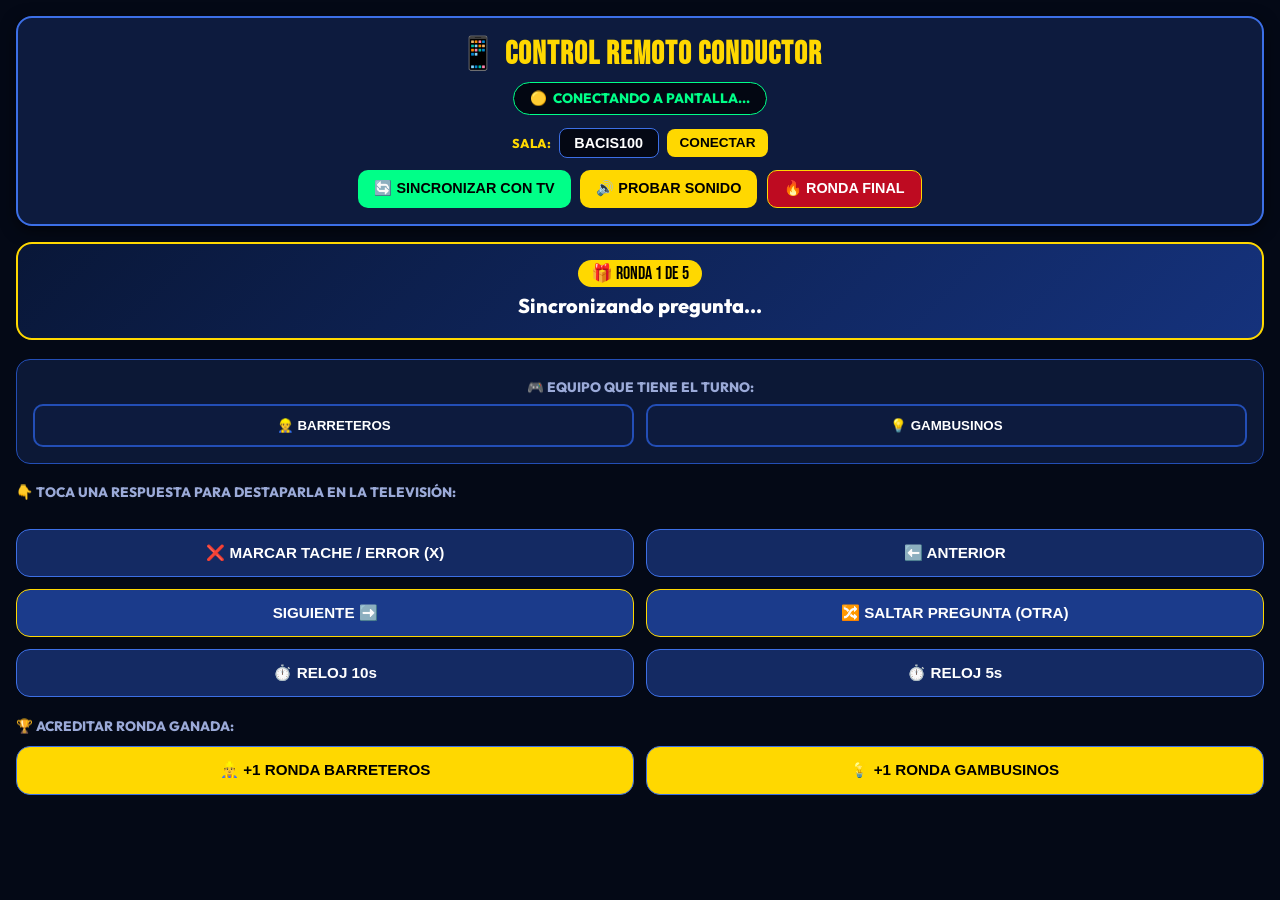
==== commit fc9b1d0e: "yfhj" ====
--- a/conductor.html
+++ b/conductor.html
@@ -219,9 +219,12 @@
             <button id="btnSaveRoomCode" class="btn-room-save">CONECTAR</button>
         </div>
 
-        <div style="display:flex; justify-content:center; gap:0.6rem; margin-top:0.7rem;">
+        <div style="display:flex; justify-content:center; gap:0.6rem; margin-top:0.7rem; flex-wrap:wrap;">
+            <button id="btnForceSyncState" style="background:#00ff88; color:#000; border:none; border-radius:10px; padding:0.6rem 1rem; font-size:0.9rem; font-weight:900; cursor:pointer;">
+                🔄 SINCRONIZAR CON TV
+            </button>
             <button id="btnTestSoundRemote" style="background:#ffd800; color:#000; border:none; border-radius:10px; padding:0.6rem 1rem; font-size:0.9rem; font-weight:900; cursor:pointer;">
-                🔊 PROBAR SONIDO EN TV
+                🔊 PROBAR SONIDO
             </button>
             <button id="btnToggleFastMoneyRemote" style="background:#be0b21; border:1px solid #ffd800; color:#fff; border-radius:10px; padding:0.6rem 1rem; font-size:0.9rem; font-weight:800; cursor:pointer;">
                 🔥 RONDA FINAL
@@ -296,7 +299,7 @@
     </div>
 
     <!-- ==========================================
-       VISTA 2: CONTROLES DINERO RÁPIDO
+       VISTA 2: CONTROLES RONDA FINAL
        ========================================== -->
     <div id="fastMoneyRemoteView" style="display: none;">
         <div class="q-display" style="background: linear-gradient(135deg, #be0b21, #0d1b3e);">
@@ -316,7 +319,7 @@
 
     <script src="questions.js"></script>
     <script>
-        let currentQuestion = MINING_QUESTIONS[0];
+        let currentQuestion = null; // Inicia en nulo para forzar la sincronización correcta de la TV
         let revealedIndexes = [];
         let roomCode = localStorage.getItem('bacis_room_code') || 'BACIS100';
         let eventSource = null;
@@ -428,10 +431,13 @@
         }
 
         function renderRemoteScreen() {
-            if (!currentQuestion) return;
+            const grid = document.getElementById('remoteAnswersGrid');
+            if (!currentQuestion) {
+                document.getElementById('remoteQuestionText').textContent = "⚠️ ESPERANDO SINCRONIZACIÓN DE LA TV...";
+                grid.innerHTML = '<div style="grid-column: 1 / -1; text-align:center; padding:2.5rem; color:#9baad8; font-weight:800; font-size:1rem; border:2px dashed #234eb6; border-radius:12px; background:rgba(13,27,62,0.3);">Por favor, inicia el show en la laptop o haz clic en "Sincronizar con TV".</div>';
+                return;
+            }
             document.getElementById('remoteQuestionText').textContent = currentQuestion.question;
-
-            const grid = document.getElementById('remoteAnswersGrid');
             grid.innerHTML = '';
 
             currentQuestion.answers.forEach((ans, idx) => {
@@ -583,6 +589,11 @@
             }
         });
 
+        // Forzar Sincronización Manual
+        document.getElementById('btnForceSyncState').addEventListener('click', () => {
+            sendRemoteCommand('REQUEST_SYNC');
+        });
+
         // Alternar Dinero Rápido
         document.getElementById('btnToggleFastMoneyRemote').addEventListener('click', () => {
             sendRemoteCommand('TOGGLE_FAST_MONEY');
@@ -595,7 +606,7 @@
         // Controles de tiempo Dinero Rápido
         document.getElementById('btnFastTimer20').addEventListener('click', () => sendRemoteCommand('START_FAST_TIMER', { seconds: 20 }));
         document.getElementById('btnFastTimer25').addEventListener('click', () => sendRemoteCommand('START_FAST_TIMER', { seconds: 25 }));
-        document.getElementById('btnFastTimerStop').addEventListener('click', () => sendRemoteCommand('STOP_FAST_TIMER'));
+        document.getElementById('btnFastStop').addEventListener('click', () => sendRemoteCommand('STOP_FAST_TIMER'));
 
         document.getElementById('btnTestSoundRemote').addEventListener('click', () => sendRemoteCommand('TEST_SOUND'));
         document.getElementById('btnForceSync').addEventListener('click', () => sendRemoteCommand('SKIP_QUESTION'));
--- a/style.css
+++ b/style.css
@@ -863,6 +863,11 @@
     100% { box-shadow: 0 0 75px rgba(255, 216, 0, 0.85); transform: scale(1.02); }
 }
 
+@keyframes pulseDefeatCard {
+    0% { box-shadow: 0 0 30px rgba(255, 30, 56, 0.3); transform: scale(1); }
+    100% { box-shadow: 0 0 60px rgba(255, 30, 56, 0.75); transform: scale(1.02); }
+}
+
 @keyframes pulseChampionButton {
     0% { transform: scale(1); box-shadow: 0 6px 20px rgba(255, 216, 0, 0.5); }
     100% { transform: scale(1.06); box-shadow: 0 15px 40px rgba(255, 216, 0, 0.85); }
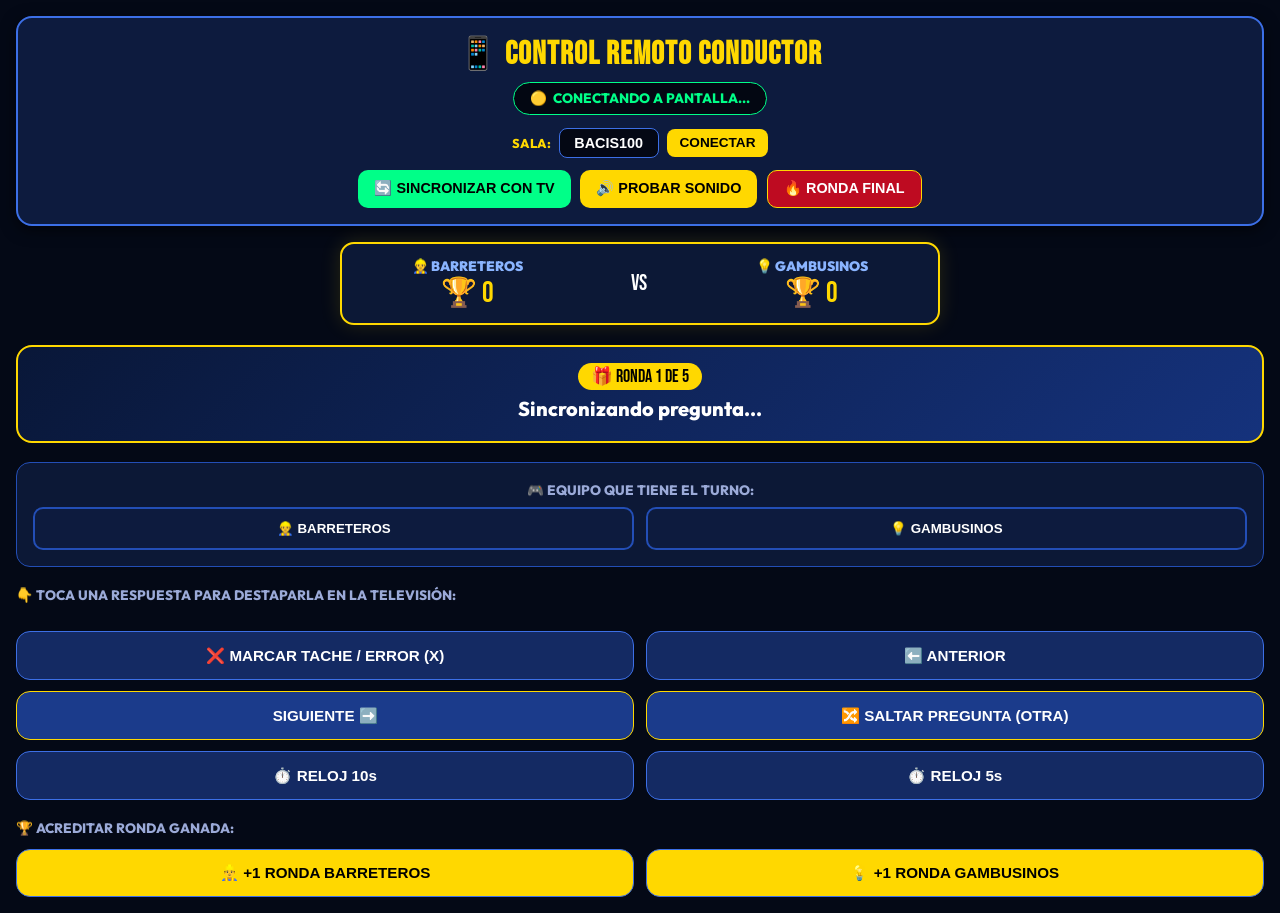
==== commit 86aff628: "dsfsdfd" ====
--- a/conductor.html
+++ b/conductor.html
@@ -229,6 +229,24 @@
             <button id="btnToggleFastMoneyRemote" style="background:#be0b21; border:1px solid #ffd800; color:#fff; border-radius:10px; padding:0.6rem 1rem; font-size:0.9rem; font-weight:800; cursor:pointer;">
                 🔥 RONDA FINAL
             </button>
+        </div>
+    </div>
+
+    <!-- TOAST DE CONFIRMACIÓN EN EL CELULAR -->
+    <div id="remoteToast" style="position:fixed; bottom:24px; left:50%; transform:translateX(-50%); background:#00ff88; color:#000; font-weight:900; padding:0.8rem 1.4rem; border-radius:999px; box-shadow:0 6px 28px rgba(0,255,136,0.7); z-index:9999; display:none; font-size:0.95rem; text-align:center; pointer-events:none;">
+        🎉 ¡Comando Enviado a TV!
+    </div>
+
+    <!-- MARCADOR EN VIVO DE RONDAS GANADAS -->
+    <div id="remoteScoreBanner" style="background:#0c1836; border:2px solid #ffd800; border-radius:14px; padding:0.8rem 1rem; margin:0.8rem auto 1.2rem auto; max-width:600px; display:flex; justify-content:space-around; align-items:center; box-shadow:0 0 20px rgba(255,216,0,0.15);">
+        <div style="text-align:center;">
+            <div id="scoreT1Name" style="font-weight:900; font-size:0.85rem; color:#8ab4ff;">👷‍♂️ BARRETEROS</div>
+            <div id="scoreT1Value" style="font-family:'Bebas Neue'; font-size:1.8rem; color:#ffd800;">🏆 0</div>
+        </div>
+        <div style="font-family:'Bebas Neue'; font-size:1.4rem; color:#fff;">VS</div>
+        <div style="text-align:center;">
+            <div id="scoreT2Name" style="font-weight:900; font-size:0.85rem; color:#8ab4ff;">💡 GAMBUSINOS</div>
+            <div id="scoreT2Value" style="font-family:'Bebas Neue'; font-size:1.8rem; color:#ffd800;">🏆 0</div>
         </div>
     </div>
 
@@ -381,9 +399,38 @@
             };
         }
 
+        function showToast(msg, color = '#00ff88') {
+            const toast = document.getElementById('remoteToast');
+            if (!toast) return;
+            toast.textContent = msg;
+            toast.style.background = color;
+            toast.style.color = color === '#00ff88' || color === '#ffd800' ? '#000' : '#fff';
+            toast.style.display = 'block';
+            setTimeout(() => {
+                toast.style.display = 'none';
+            }, 2500);
+        }
+
         function applySyncState(data) {
             fastMoneyMode = data.fastMoneyMode || false;
             
+            // Actualizar Marcador en Vivo
+            const t1Name = data.team1Name || 'BARRETEROS';
+            const t2Name = data.team2Name || 'GAMBUSINOS';
+            const t1Wins = data.team1RoundsWon || 0;
+            const t2Wins = data.team2RoundsWon || 0;
+            const qNum = (typeof data.currentQuestionIndex === 'number') ? (data.currentQuestionIndex + 1) : '?';
+            const totalQ = data.totalQuestions || 65;
+
+            const scoreT1Name = document.getElementById('scoreT1Name');
+            const scoreT1Val = document.getElementById('scoreT1Value');
+            const scoreT2Name = document.getElementById('scoreT2Name');
+            const scoreT2Val = document.getElementById('scoreT2Value');
+            if (scoreT1Name) scoreT1Name.textContent = `👷‍♂️ ${t1Name}`;
+            if (scoreT1Val) scoreT1Val.textContent = `🏆 ${t1Wins}`;
+            if (scoreT2Name) scoreT2Name.textContent = `💡 ${t2Name}`;
+            if (scoreT2Val) scoreT2Val.textContent = `🏆 ${t2Wins}`;
+
             // Alternar vistas principales
             if (fastMoneyMode) {
                 document.getElementById('normalGameRemoteView').style.display = 'none';
@@ -408,15 +455,13 @@
                 activeTeam = data.activeTeam;
                 stealMode = data.stealMode;
                 
-                document.getElementById('remoteRoundBadge').textContent = `🎁 RONDA ${data.round || 1} DE 5`;
+                document.getElementById('remoteRoundBadge').textContent = `🎁 RONDA ${data.round || 1} DE 5 • P. ${qNum}/${totalQ}`;
                 
-                // Selector de turnos
-                const t1Name = data.team1Name || 'BARRETEROS';
-                const t2Name = data.team2Name || 'GAMBUSINOS';
+                // Selector de turnos y botones de acreditar ronda
                 document.getElementById('btnTurnT1').textContent = `👷‍♂️ ${t1Name}`;
                 document.getElementById('btnTurnT2').textContent = `💡 ${t2Name}`;
-                document.getElementById('remAwardT1').textContent = `👷‍♂️ +1 RONDA ${t1Name}`;
-                document.getElementById('remAwardT2').textContent = `💡 +1 RONDA ${t2Name}`;
+                document.getElementById('remAwardT1').textContent = `👷‍♂️ +1 RONDA ${t1Name} (🏆 ${t1Wins})`;
+                document.getElementById('remAwardT2').textContent = `💡 +1 RONDA ${t2Name} (🏆 ${t2Wins})`;
 
                 document.getElementById('btnTurnT1').style.background = activeTeam === 'team1' ? '#ffd800' : '#0d1b3e';
                 document.getElementById('btnTurnT1').style.color = activeTeam === 'team1' ? '#000' : '#fff';
@@ -615,8 +660,14 @@
         document.getElementById('remBtnNext').addEventListener('click', () => sendRemoteCommand('NEXT_QUESTION'));
         document.getElementById('remBtnTimer10').addEventListener('click', () => sendRemoteCommand('START_TIMER', { seconds: 10 }));
         document.getElementById('remBtnTimer5').addEventListener('click', () => sendRemoteCommand('START_TIMER', { seconds: 5 }));
-        document.getElementById('remAwardT1').addEventListener('click', () => sendRemoteCommand('AWARD_ROUND_T1'));
-        document.getElementById('remAwardT2').addEventListener('click', () => sendRemoteCommand('AWARD_ROUND_T2'));
+        document.getElementById('remAwardT1').addEventListener('click', () => {
+            showToast('🏆 ¡Enviada +1 Ronda a Barreteros!', '#ffd800');
+            sendRemoteCommand('AWARD_ROUND_T1');
+        });
+        document.getElementById('remAwardT2').addEventListener('click', () => {
+            showToast('🏆 ¡Enviada +1 Ronda a Gambusinos!', '#ffd800');
+            sendRemoteCommand('AWARD_ROUND_T2');
+        });
 
         setupCloudSSE();
         renderRemoteScreen();
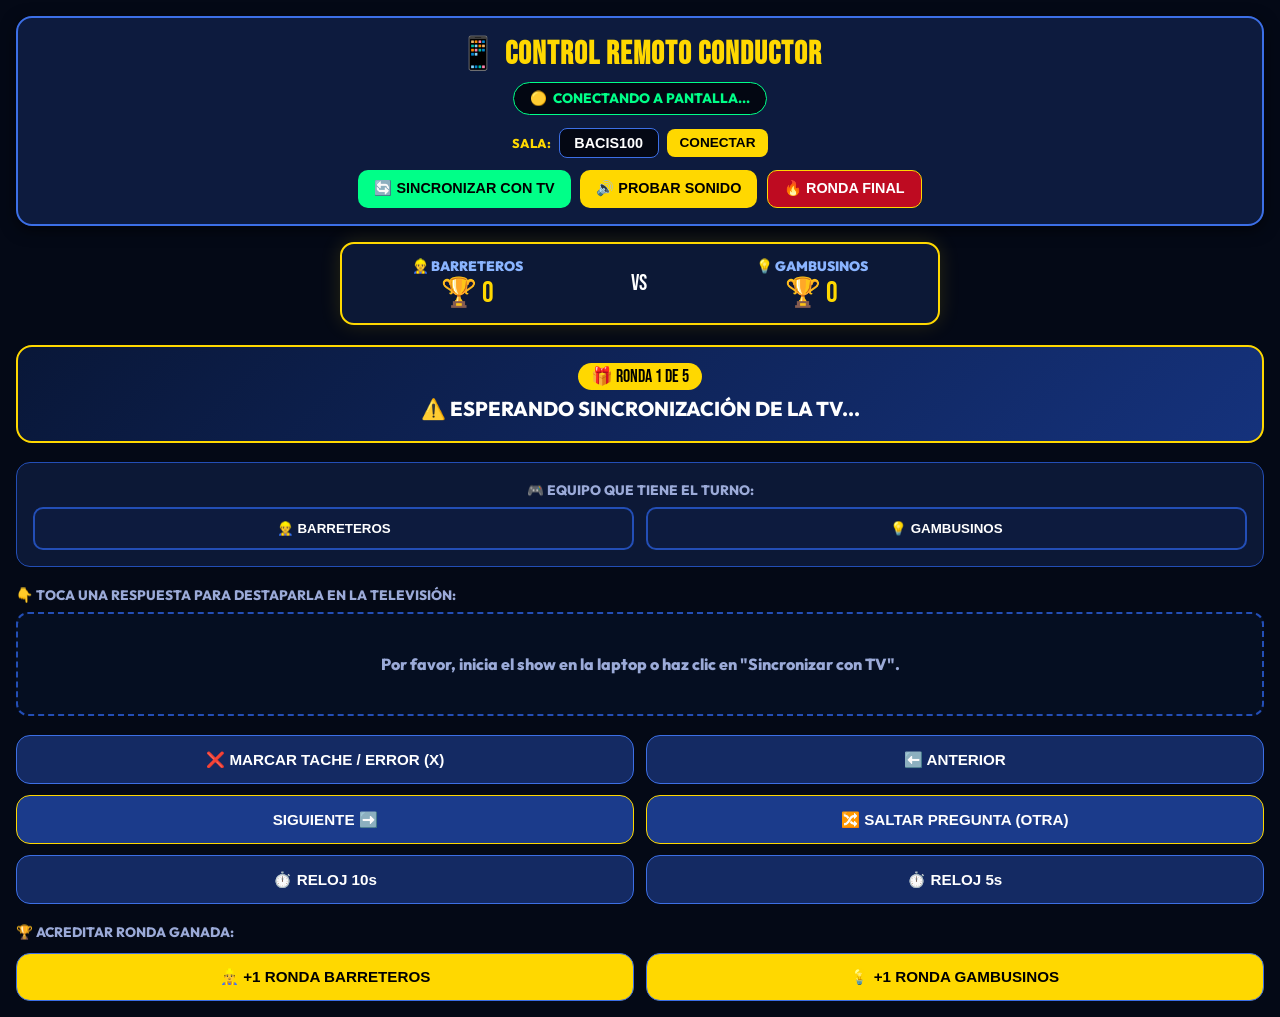
==== commit 13463af4: "dasdasd" ====
--- a/conductor.html
+++ b/conductor.html
@@ -651,7 +651,7 @@
         // Controles de tiempo Dinero Rápido
         document.getElementById('btnFastTimer20').addEventListener('click', () => sendRemoteCommand('START_FAST_TIMER', { seconds: 20 }));
         document.getElementById('btnFastTimer25').addEventListener('click', () => sendRemoteCommand('START_FAST_TIMER', { seconds: 25 }));
-        document.getElementById('btnFastStop').addEventListener('click', () => sendRemoteCommand('STOP_FAST_TIMER'));
+        document.getElementById('btnFastTimerStop').addEventListener('click', () => sendRemoteCommand('STOP_FAST_TIMER'));
 
         document.getElementById('btnTestSoundRemote').addEventListener('click', () => sendRemoteCommand('TEST_SOUND'));
         document.getElementById('btnForceSync').addEventListener('click', () => sendRemoteCommand('SKIP_QUESTION'));
